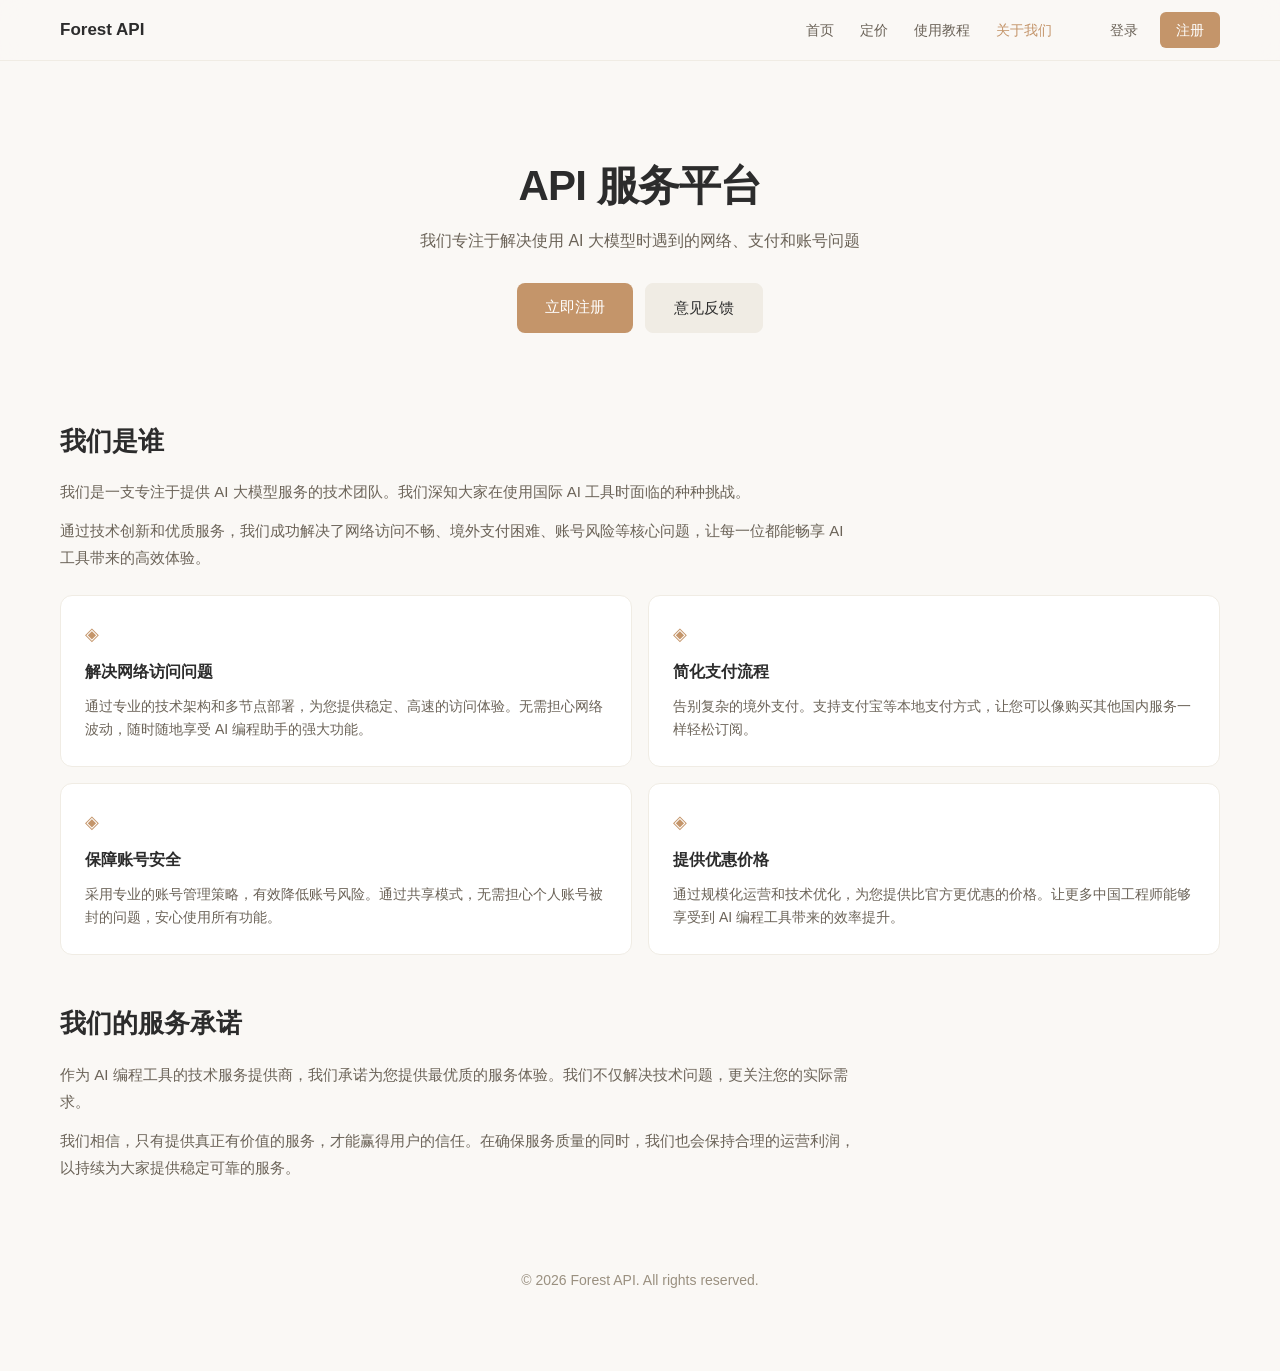
==== custom-homepage/about.html @ 6e3a4c59 "feat: add docs and about pages, update pricing subscription plans Co-Authored-By: Claude Opus 4.6 (1" ====
<!DOCTYPE html>
<html lang="zh">
<head>
    <meta charset="UTF-8">
    <meta name="viewport" content="width=device-width, initial-scale=1.0">
    <title>关于我们 - Forest API</title>
    <meta name="description" content="Forest API 是为中国工程师打造的 AI 编程服务平台">
    <link rel="stylesheet" href="style.css">
</head>
<body>
    <nav class="navbar">
        <div class="navbar-inner">
            <a href="/" class="navbar-brand">Forest API</a>
            <div class="navbar-links">
                <a href="/">首页</a>
                <a href="/pricing">定价</a>
                <a href="#">使用教程</a>
                <a href="/about" class="active">关于我们</a>
            </div>
            <div class="navbar-actions">
                <a href="/login" class="btn-nav-login">登录</a>
                <a href="/register" class="btn-nav-register">注册</a>
            </div>
        </div>
    </nav>

    <div class="container">

        <!-- Hero -->
        <section class="about-hero">
            <h1 class="about-hero-title">API 服务平台</h1>
            <p class="about-hero-sub">我们专注于解决使用 AI 大模型时遇到的网络、支付和账号问题</p>
            <div class="about-hero-btns">
                <a href="/register" class="btn btn-primary">立即注册</a>
                <a href="#" class="btn btn-secondary">意见反馈</a>
            </div>
        </section>

        <!-- 我们是谁 -->
        <section class="about-who">
            <h2 class="about-section-title">我们是谁</h2>
            <p class="about-text">我们是一支专注于提供 AI 大模型服务的技术团队。我们深知大家在使用国际 AI 工具时面临的种种挑战。</p>
            <p class="about-text">通过技术创新和优质服务，我们成功解决了网络访问不畅、境外支付困难、账号风险等核心问题，让每一位都能畅享 AI 工具带来的高效体验。</p>

            <div class="about-grid">
                <div class="about-card">
                    <div class="about-card-icon">◈</div>
                    <div class="about-card-title">解决网络访问问题</div>
                    <p class="about-card-text">通过专业的技术架构和多节点部署，为您提供稳定、高速的访问体验。无需担心网络波动，随时随地享受 AI 编程助手的强大功能。</p>
                </div>
                <div class="about-card">
                    <div class="about-card-icon">◈</div>
                    <div class="about-card-title">简化支付流程</div>
                    <p class="about-card-text">告别复杂的境外支付。支持支付宝等本地支付方式，让您可以像购买其他国内服务一样轻松订阅。</p>
                </div>
                <div class="about-card">
                    <div class="about-card-icon">◈</div>
                    <div class="about-card-title">保障账号安全</div>
                    <p class="about-card-text">采用专业的账号管理策略，有效降低账号风险。通过共享模式，无需担心个人账号被封的问题，安心使用所有功能。</p>
                </div>
                <div class="about-card">
                    <div class="about-card-icon">◈</div>
                    <div class="about-card-title">提供优惠价格</div>
                    <p class="about-card-text">通过规模化运营和技术优化，为您提供比官方更优惠的价格。让更多中国工程师能够享受到 AI 编程工具带来的效率提升。</p>
                </div>
            </div>
        </section>

        <!-- 服务承诺 -->
        <section class="about-promise">
            <h2 class="about-section-title">我们的服务承诺</h2>
            <p class="about-text">作为 AI 编程工具的技术服务提供商，我们承诺为您提供最优质的服务体验。我们不仅解决技术问题，更关注您的实际需求。</p>
            <p class="about-text">我们相信，只有提供真正有价值的服务，才能赢得用户的信任。在确保服务质量的同时，我们也会保持合理的运营利润，以持续为大家提供稳定可靠的服务。</p>
        </section>

        <footer class="footer">
            <p>&copy; 2026 Forest API. All rights reserved.</p>
        </footer>
    </div>
</body>
</html>
---- custom-homepage/style.css ----
/* derouter.ai 风格配色 */
:root {
    --bg-primary: #faf8f5;
    --bg-card: #ffffff;
    --bg-code: #f0ece4;
    --accent: #c4956a;
    --accent-light: rgba(196, 149, 106, 0.1);
    --text-primary: #2c2c2c;
    --text-muted: #6b6358;
    --text-dim: #9a9080;
    --border: #f0ece4;
}

* {
    margin: 0;
    padding: 0;
    box-sizing: border-box;
}

body {
    font-family: -apple-system, BlinkMacSystemFont, 'Segoe UI', 'Helvetica Neue', Arial, sans-serif;
    background: var(--bg-primary);
    color: var(--text-primary);
    line-height: 1.6;
}

.container {
    max-width: 1200px;
    margin: 0 auto;
    padding: 40px 20px;
}

/* Navbar */
.navbar {
    position: sticky;
    top: 0;
    z-index: 100;
    background: rgba(250, 248, 245, 0.88);
    backdrop-filter: blur(12px);
    border-bottom: 1px solid var(--border);
}

.navbar-inner {
    max-width: 1200px;
    margin: 0 auto;
    padding: 0 20px;
    height: 60px;
    display: flex;
    align-items: center;
    gap: 24px;
}

.navbar-brand {
    font-size: 17px;
    font-weight: 700;
    color: var(--text-primary);
    text-decoration: none;
    flex-shrink: 0;
}

.navbar-links {
    display: flex;
    align-items: center;
    gap: 2px;
    flex: 1;
    justify-content: flex-end;
    margin-right: 8px;
}

.navbar-links a {
    color: var(--text-muted);
    text-decoration: none;
    font-size: 14px;
    font-weight: 500;
    padding: 6px 12px;
    border-radius: 6px;
    transition: all 0.2s;
}

.navbar-links a:hover {
    color: var(--text-primary);
    background: var(--accent-light);
}

.navbar-actions {
    display: flex;
    align-items: center;
    gap: 8px;
    flex-shrink: 0;
}

.btn-nav-login {
    padding: 7px 14px;
    border-radius: 6px;
    font-size: 14px;
    font-weight: 500;
    color: var(--text-muted);
    text-decoration: none;
    transition: color 0.2s;
}

.btn-nav-login:hover {
    color: var(--text-primary);
}

.btn-nav-register {
    padding: 7px 16px;
    border-radius: 6px;
    font-size: 14px;
    font-weight: 500;
    background: var(--accent);
    color: #fff;
    text-decoration: none;
    transition: opacity 0.2s;
}

.btn-nav-register:hover {
    opacity: 0.88;
}

@media (max-width: 640px) {
    .navbar-links {
        display: none;
    }
}

/* Hero Section */
.hero {
    text-align: center;
    padding: 60px 20px;
}

.badge {
    display: inline-flex;
    align-items: center;
    gap: 8px;
    padding: 8px 16px;
    border-radius: 100px;
    border: 1px solid var(--border);
    background: var(--accent-light);
    font-size: 13px;
    color: var(--accent);
    font-weight: 500;
    margin-bottom: 24px;
}

.badge-dot {
    width: 6px;
    height: 6px;
    border-radius: 50%;
    background: var(--accent);
}

.hero-title {
    font-size: 52px;
    font-weight: 800;
    line-height: 1.1;
    letter-spacing: -0.03em;
    margin-bottom: 16px;
    color: var(--text-primary);
}

.hero-subtitle {
    font-size: 18px;
    color: var(--text-muted);
    max-width: 600px;
    margin: 0 auto 32px;
    line-height: 1.6;
}

.hero-buttons {
    display: flex;
    gap: 12px;
    justify-content: center;
    flex-wrap: wrap;
}

.btn {
    display: inline-block;
    padding: 12px 28px;
    border-radius: 8px;
    font-size: 15px;
    font-weight: 500;
    text-decoration: none;
    transition: all 0.3s;
}

.btn-primary {
    background: var(--accent);
    color: #fff;
    border: none;
}

.btn-primary:hover {
    opacity: 0.9;
    transform: translateY(-1px);
}

.btn-secondary {
    background: var(--bg-code);
    color: var(--text-primary);
    border: 1px solid var(--border);
}

.btn-secondary:hover {
    background: var(--bg-card);
}

/* Features Grid */
.features {
    display: grid;
    grid-template-columns: repeat(auto-fit, minmax(280px, 1fr));
    gap: 20px;
    margin: 40px 0;
}

.feature-card {
    background: var(--bg-card);
    border: 1px solid var(--border);
    border-radius: 12px;
    padding: 24px;
    transition: all 0.3s;
}

.feature-card:hover {
    box-shadow: 0 4px 12px rgba(196, 149, 106, 0.1);
}

.feature-label {
    font-size: 11px;
    font-weight: 600;
    text-transform: uppercase;
    letter-spacing: 0.08em;
    color: var(--accent);
    margin-bottom: 12px;
}

.feature-title {
    font-size: 20px;
    font-weight: 700;
    color: var(--text-primary);
    margin-bottom: 12px;
}

.feature-desc {
    font-size: 14px;
    color: var(--text-muted);
    line-height: 1.5;
}

/* Terminal */
.terminal {
    background: var(--bg-code);
    border: 1px solid var(--border);
    border-radius: 10px;
    margin-top: 16px;
    overflow: hidden;
}

.terminal-header {
    display: flex;
    gap: 6px;
    padding: 10px 14px;
    border-bottom: 1px solid var(--border);
}

.terminal-dot {
    width: 8px;
    height: 8px;
    border-radius: 50%;
}

.terminal-dot.red { background: #ef4444; }
.terminal-dot.yellow { background: #eab308; }
.terminal-dot.green { background: #22c55e; }

.terminal-body {
    padding: 14px;
    font-family: 'Courier New', monospace;
    font-size: 12px;
    line-height: 1.8;
    color: var(--text-dim);
}

.prompt { color: var(--accent); }
.cmd { color: var(--text-dim); }
.url { color: var(--accent); }
.string { color: var(--accent); }
.json { color: var(--text-muted); }
.success { color: #22c55e; margin-top: 8px; }

/* Metric */
.metric {
    display: flex;
    align-items: baseline;
    gap: 8px;
    margin: 16px 0;
}

.metric-value {
    font-family: 'Courier New', monospace;
    font-size: 56px;
    font-weight: 800;
    color: var(--accent);
    line-height: 1;
}

.metric-unit {
    font-size: 20px;
    color: var(--text-dim);
    font-weight: 500;
}

/* Code Example */
.code-example {
    font-family: 'Courier New', monospace;
    font-size: 13px;
    margin-top: 16px;
}

.code-line {
    padding: 4px 0;
}

.code-line.old {
    color: #ef4444;
    text-decoration: line-through;
    opacity: 0.5;
}

.code-line.new {
    color: #22c55e;
}

/* Price */
.price {
    display: flex;
    align-items: center;
    gap: 12px;
    margin: 16px 0;
}

.price-value {
    font-family: 'Courier New', monospace;
    font-size: 36px;
    font-weight: 800;
    color: var(--accent);
}

.price-desc {
    font-size: 13px;
    color: var(--text-muted);
    line-height: 1.5;
}

.feature-link {
    display: inline-flex;
    align-items: center;
    gap: 4px;
    margin-top: 12px;
    color: var(--accent);
    font-size: 13px;
    font-weight: 500;
    text-decoration: none;
}

.feature-link:hover {
    opacity: 0.8;
}

/* Providers */
.providers {
    background: var(--bg-card);
    border: 1px solid var(--border);
    border-radius: 12px;
    padding: 32px;
    margin: 40px 0;
}

.provider-list {
    display: flex;
    flex-wrap: wrap;
    gap: 8px;
    margin-top: 16px;
}

.provider-tag {
    display: inline-flex;
    align-items: center;
    padding: 8px 14px;
    border-radius: 8px;
    background: var(--accent-light);
    border: 1px solid var(--border);
    font-size: 12px;
    color: var(--text-muted);
    font-weight: 500;
}

.provider-tag.more {
    color: var(--accent);
}

/* Active nav link */
.navbar-links a.active {
    color: var(--accent);
}

/* Pricing nav buttons */
.pricing-nav {
    display: flex;
    gap: 12px;
    justify-content: center;
    margin-top: 24px;
}

.pricing-nav-btn {
    padding: 10px 28px;
    border-radius: 8px;
    font-size: 15px;
    font-weight: 600;
    text-decoration: none;
    border: 1px solid var(--border);
    color: var(--text-muted);
    background: var(--bg-card);
    transition: all 0.2s;
}

.pricing-nav-btn:hover,
.pricing-nav-btn.active {
    background: var(--accent);
    color: #fff;
    border-color: var(--accent);
}

/* ===== Pricing Page ===== */
.pricing-header {
    text-align: center;
    padding: 50px 20px 30px;
}

.pricing-title {
    font-size: 40px;
    font-weight: 800;
    color: var(--text-primary);
    margin-bottom: 12px;
}

.pricing-subtitle {
    font-size: 16px;
    color: var(--text-muted);
}

/* Pricing grid */
.pricing-grid {
    display: grid;
    grid-template-columns: repeat(3, 1fr);
    gap: 20px;
    margin: 20px 0;
}

.pricing-grid-2 {
    grid-template-columns: repeat(2, 1fr);
}

.pricing-card {
    background: var(--bg-card);
    border: 1px solid var(--border);
    border-radius: 14px;
    padding: 28px;
    position: relative;
    transition: box-shadow 0.3s;
}

.pricing-card:hover {
    box-shadow: 0 6px 20px rgba(196, 149, 106, 0.1);
}

.pricing-card.recommended {
    border: 2px solid var(--accent);
}

.pricing-card.featured {
    border: 2px solid #e07a3a;
}

.pricing-card.enterprise {
    border: 1px solid var(--accent);
    background: var(--accent-light);
}

/* Badge */
.plan-badge {
    position: absolute;
    top: -1px;
    right: 20px;
    background: var(--accent);
    color: #fff;
    font-size: 11px;
    font-weight: 600;
    padding: 4px 12px;
    border-radius: 0 0 6px 6px;
}

.plan-badge-dark {
    background: #e07a3a;
}

/* Plan name & price */
.plan-name {
    font-size: 14px;
    font-weight: 700;
    color: var(--text-primary);
    letter-spacing: 0.05em;
    margin-bottom: 4px;
}

.plan-name.accent {
    color: var(--accent);
}

.plan-name.accent-dark {
    color: #e07a3a;
}

.plan-name-lg {
    font-size: 26px;
    font-weight: 800;
    color: var(--text-primary);
    margin-bottom: 16px;
}

.plan-label {
    font-size: 12px;
    font-weight: 600;
    text-transform: uppercase;
    letter-spacing: 0.08em;
    color: var(--text-dim);
    margin-bottom: 4px;
}

.plan-price {
    font-size: 42px;
    font-weight: 800;
    color: var(--text-primary);
    margin-bottom: 20px;
    line-height: 1.1;
}

.plan-period {
    font-size: 16px;
    font-weight: 500;
    color: var(--text-muted);
}

/* Features list */
.plan-features {
    list-style: none;
    padding: 0;
    margin: 0 0 24px;
}

.plan-features li {
    font-size: 14px;
    color: var(--text-muted);
    padding: 6px 0;
    padding-left: 24px;
    position: relative;
    line-height: 1.5;
}

.plan-features li::before {
    content: "✓";
    position: absolute;
    left: 0;
    color: var(--accent);
    font-weight: 700;
}

.plan-features li strong {
    color: var(--text-primary);
}

.plan-features li.highlight {
    color: #e07a3a;
    font-weight: 600;
}

/* Buttons */
.plan-btn {
    display: block;
    width: 100%;
    text-align: center;
    padding: 12px 0;
    border-radius: 8px;
    font-size: 15px;
    font-weight: 600;
    text-decoration: none;
    transition: all 0.2s;
    cursor: pointer;
}

.plan-btn-outline {
    border: 1px solid var(--border);
    color: var(--text-primary);
    background: var(--bg-card);
}

.plan-btn-outline:hover {
    border-color: var(--accent);
    color: var(--accent);
}

.plan-btn-filled {
    background: var(--accent);
    color: #fff;
    border: none;
}

.plan-btn-filled:hover {
    opacity: 0.9;
    transform: translateY(-1px);
}

.plan-btn-gradient {
    background: linear-gradient(135deg, var(--accent), #e07a3a);
    color: #fff;
    border: none;
}

.plan-btn-gradient:hover {
    opacity: 0.9;
    transform: translateY(-1px);
}

.plan-btn-dark {
    background: var(--text-primary);
    color: #fff;
    border: none;
}

.plan-btn-dark:hover {
    opacity: 0.85;
}

/* Pricing note */
.pricing-note {
    text-align: center;
    padding: 30px 0;
    color: var(--text-dim);
    font-size: 14px;
}

.pricing-note p {
    margin: 4px 0;
}

.pricing-note a {
    color: var(--accent);
    text-decoration: none;
}

.pricing-note a:hover {
    text-decoration: underline;
}

/* FAQ */
.faq-grid {
    display: grid;
    grid-template-columns: repeat(2, 1fr);
    gap: 16px;
    margin: 20px 0 40px;
}

.faq-card {
    background: var(--bg-card);
    border: 1px solid var(--border);
    border-radius: 12px;
    padding: 24px;
}

.faq-question {
    font-size: 16px;
    font-weight: 700;
    color: var(--text-primary);
    margin-bottom: 12px;
}

.faq-answer {
    font-size: 14px;
    color: var(--text-muted);
    line-height: 1.7;
}

/* Pricing responsive */
@media (max-width: 768px) {
    .pricing-title {
        font-size: 28px;
    }

    .pricing-grid {
        grid-template-columns: 1fr;
    }

    .pricing-grid-2 {
        grid-template-columns: 1fr;
    }

    .faq-grid {
        grid-template-columns: 1fr;
    }
}

/* Docs Page */
.docs-layout {
    display: flex;
    min-height: calc(100vh - 60px);
    max-width: 1200px;
    margin: 0 auto;
    padding: 0 20px;
}

.docs-sidebar {
    width: 240px;
    flex-shrink: 0;
    padding: 32px 0;
    border-right: 1px solid var(--border);
}

.docs-nav-home {
    display: block;
    font-size: 14px;
    font-weight: 600;
    color: var(--text-primary);
    text-decoration: none;
    padding: 6px 0;
    margin-bottom: 16px;
}

.docs-nav-group {
    margin-bottom: 20px;
}

.docs-nav-group-title {
    font-size: 11px;
    font-weight: 700;
    text-transform: uppercase;
    letter-spacing: 0.08em;
    color: var(--text-dim);
    margin-bottom: 6px;
}

.docs-nav-link {
    display: block;
    font-size: 13px;
    color: var(--text-muted);
    text-decoration: none;
    padding: 5px 0 5px 12px;
    border-left: 2px solid transparent;
    transition: all 0.15s;
    line-height: 1.4;
}

.docs-nav-link:hover {
    color: var(--accent);
    border-left-color: var(--accent);
}

.docs-main {
    flex: 1;
    padding: 32px 0 60px 48px;
    min-width: 0;
}

.docs-hero {
    margin-bottom: 40px;
}

.docs-hero-title {
    font-size: 32px;
    font-weight: 800;
    color: var(--text-primary);
    margin-bottom: 10px;
}

.docs-hero-sub {
    font-size: 15px;
    color: var(--text-muted);
    line-height: 1.7;
}

.docs-section {
    margin-bottom: 48px;
}

.docs-section-title {
    font-size: 20px;
    font-weight: 700;
    color: var(--text-primary);
    margin-bottom: 16px;
    padding-bottom: 8px;
    border-bottom: 1px solid var(--border);
}

.docs-grid {
    display: grid;
    grid-template-columns: repeat(2, 1fr);
    gap: 14px;
}

.docs-grid-1 {
    grid-template-columns: 1fr;
}

.docs-card {
    display: block;
    background: var(--bg-card);
    border: 1px solid var(--border);
    border-radius: 10px;
    padding: 20px;
    text-decoration: none;
    transition: all 0.2s;
}

.docs-card:hover {
    border-color: var(--accent);
    box-shadow: 0 2px 8px rgba(196, 149, 106, 0.1);
}

.docs-card-title {
    font-size: 14px;
    font-weight: 700;
    color: var(--text-primary);
    margin-bottom: 8px;
    line-height: 1.4;
}

.docs-card-desc {
    font-size: 13px;
    color: var(--text-muted);
    line-height: 1.6;
    margin-bottom: 12px;
}

.docs-card-link {
    font-size: 13px;
    color: var(--accent);
    font-weight: 500;
}

@media (max-width: 768px) {
    .docs-sidebar { display: none; }
    .docs-main { padding-left: 0; }
    .docs-grid { grid-template-columns: 1fr; }
}

/* About Page */
.about-hero {
    text-align: center;
    padding: 60px 20px 40px;
}

.about-hero-title {
    font-size: 42px;
    font-weight: 800;
    line-height: 1.2;
    letter-spacing: -0.02em;
    color: var(--text-primary);
    margin-bottom: 16px;
}

.about-hero-sub {
    font-size: 16px;
    color: var(--text-muted);
    line-height: 1.7;
    margin-bottom: 28px;
}

.about-hero-btns {
    display: flex;
    gap: 12px;
    justify-content: center;
}

.about-who,
.about-promise {
    margin: 48px 0;
}

.about-section-title {
    font-size: 26px;
    font-weight: 800;
    color: var(--text-primary);
    margin-bottom: 16px;
}

.about-text {
    font-size: 15px;
    color: var(--text-muted);
    line-height: 1.8;
    margin-bottom: 12px;
    max-width: 800px;
}

.about-grid {
    display: grid;
    grid-template-columns: repeat(2, 1fr);
    gap: 16px;
    margin-top: 24px;
}

.about-card {
    background: var(--bg-card);
    border: 1px solid var(--border);
    border-radius: 12px;
    padding: 24px;
    transition: box-shadow 0.3s;
}

.about-card:hover {
    box-shadow: 0 4px 12px rgba(196, 149, 106, 0.1);
}

.about-card-icon {
    font-size: 18px;
    color: var(--accent);
    margin-bottom: 10px;
}

.about-card-title {
    font-size: 16px;
    font-weight: 700;
    color: var(--text-primary);
    margin-bottom: 10px;
}

.about-card-text {
    font-size: 14px;
    color: var(--text-muted);
    line-height: 1.7;
}

@media (max-width: 640px) {
    .about-hero-title { font-size: 28px; }
    .about-grid { grid-template-columns: 1fr; }
}

/* Footer */
.footer {
    text-align: center;
    padding: 40px 20px;
    color: var(--text-dim);
    font-size: 14px;
}

/* Responsive */
@media (max-width: 768px) {
    .hero-title {
        font-size: 36px;
    }

    .hero-subtitle {
        font-size: 15px;
    }

    .features {
        grid-template-columns: 1fr;
    }

    .metric-value {
        font-size: 42px;
    }
}
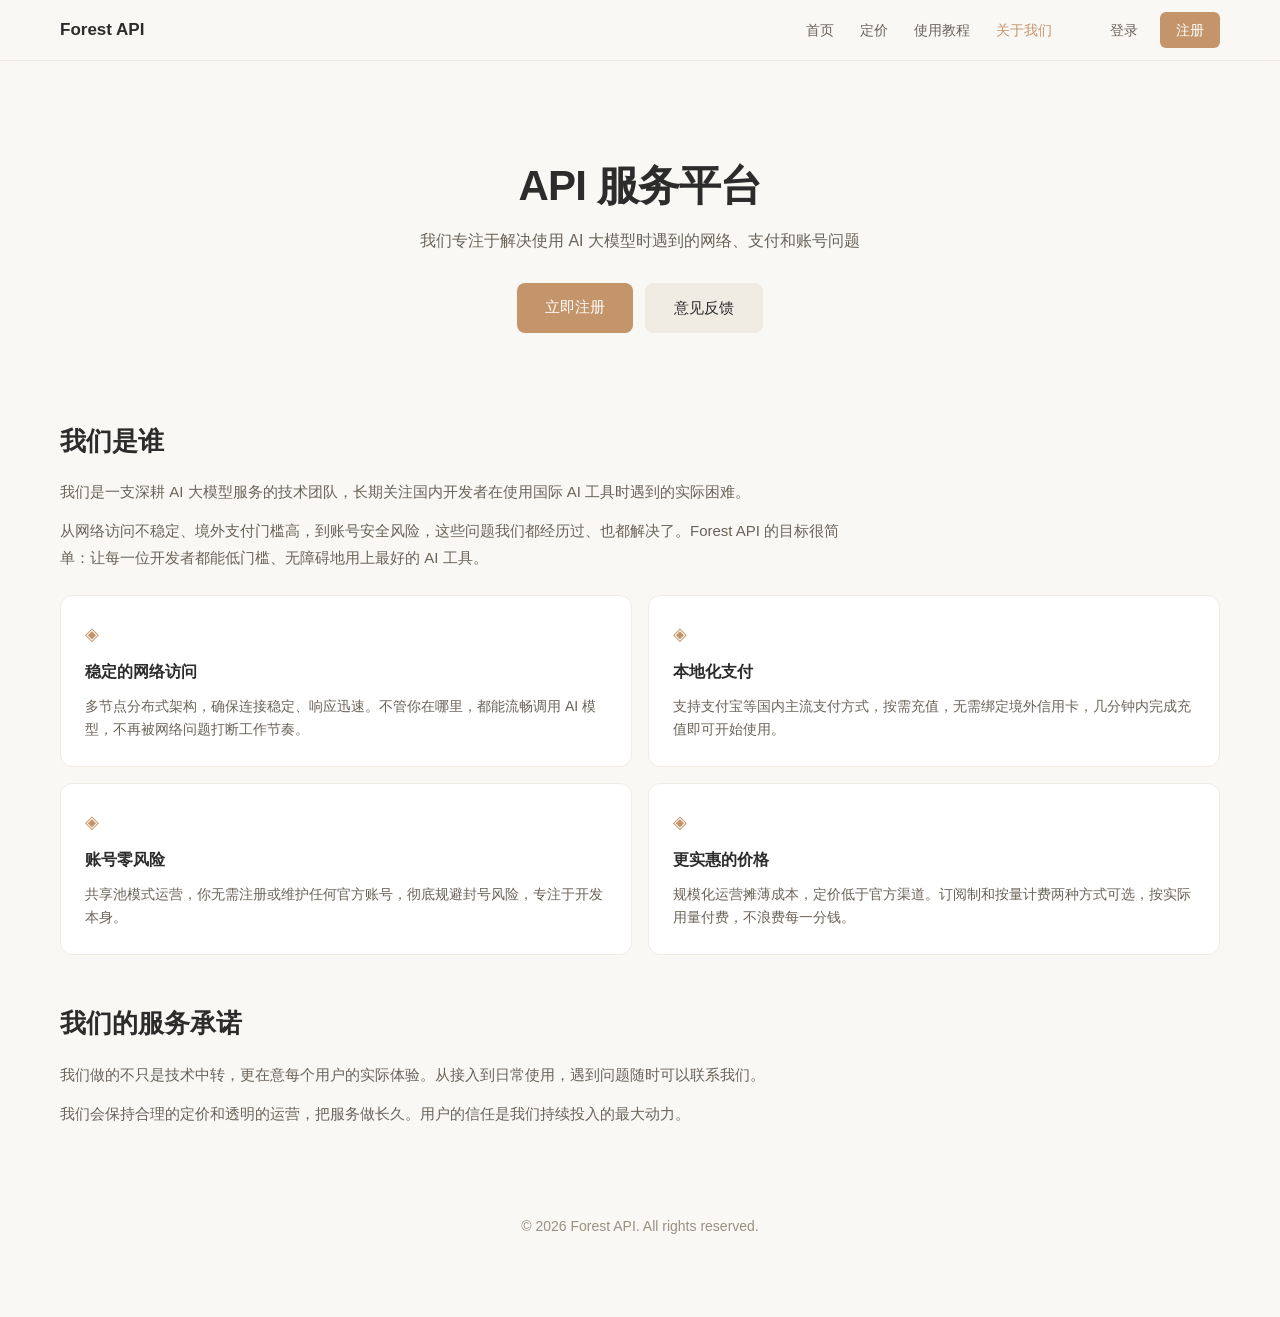
==== commit 869d36a9: "feat: rewrite about page copy for better tone and clarity Co-Authored-By: Claude Sonnet 4.6 <noreply" ====
--- a/custom-homepage/about.html
+++ b/custom-homepage/about.html
@@ -14,7 +14,7 @@
             <div class="navbar-links">
                 <a href="/">首页</a>
                 <a href="/pricing">定价</a>
-                <a href="#">使用教程</a>
+                <a href="/docs">使用教程</a>
                 <a href="/about" class="active">关于我们</a>
             </div>
             <div class="navbar-actions">
@@ -39,29 +39,29 @@
         <!-- 我们是谁 -->
         <section class="about-who">
             <h2 class="about-section-title">我们是谁</h2>
-            <p class="about-text">我们是一支专注于提供 AI 大模型服务的技术团队。我们深知大家在使用国际 AI 工具时面临的种种挑战。</p>
-            <p class="about-text">通过技术创新和优质服务，我们成功解决了网络访问不畅、境外支付困难、账号风险等核心问题，让每一位都能畅享 AI 工具带来的高效体验。</p>
+            <p class="about-text">我们是一支深耕 AI 大模型服务的技术团队，长期关注国内开发者在使用国际 AI 工具时遇到的实际困难。</p>
+            <p class="about-text">从网络访问不稳定、境外支付门槛高，到账号安全风险，这些问题我们都经历过、也都解决了。Forest API 的目标很简单：让每一位开发者都能低门槛、无障碍地用上最好的 AI 工具。</p>
 
             <div class="about-grid">
                 <div class="about-card">
                     <div class="about-card-icon">◈</div>
-                    <div class="about-card-title">解决网络访问问题</div>
-                    <p class="about-card-text">通过专业的技术架构和多节点部署，为您提供稳定、高速的访问体验。无需担心网络波动，随时随地享受 AI 编程助手的强大功能。</p>
+                    <div class="about-card-title">稳定的网络访问</div>
+                    <p class="about-card-text">多节点分布式架构，确保连接稳定、响应迅速。不管你在哪里，都能流畅调用 AI 模型，不再被网络问题打断工作节奏。</p>
                 </div>
                 <div class="about-card">
                     <div class="about-card-icon">◈</div>
-                    <div class="about-card-title">简化支付流程</div>
-                    <p class="about-card-text">告别复杂的境外支付。支持支付宝等本地支付方式，让您可以像购买其他国内服务一样轻松订阅。</p>
+                    <div class="about-card-title">本地化支付</div>
+                    <p class="about-card-text">支持支付宝等国内主流支付方式，按需充值，无需绑定境外信用卡，几分钟内完成充值即可开始使用。</p>
                 </div>
                 <div class="about-card">
                     <div class="about-card-icon">◈</div>
-                    <div class="about-card-title">保障账号安全</div>
-                    <p class="about-card-text">采用专业的账号管理策略，有效降低账号风险。通过共享模式，无需担心个人账号被封的问题，安心使用所有功能。</p>
+                    <div class="about-card-title">账号零风险</div>
+                    <p class="about-card-text">共享池模式运营，你无需注册或维护任何官方账号，彻底规避封号风险，专注于开发本身。</p>
                 </div>
                 <div class="about-card">
                     <div class="about-card-icon">◈</div>
-                    <div class="about-card-title">提供优惠价格</div>
-                    <p class="about-card-text">通过规模化运营和技术优化，为您提供比官方更优惠的价格。让更多中国工程师能够享受到 AI 编程工具带来的效率提升。</p>
+                    <div class="about-card-title">更实惠的价格</div>
+                    <p class="about-card-text">规模化运营摊薄成本，定价低于官方渠道。订阅制和按量计费两种方式可选，按实际用量付费，不浪费每一分钱。</p>
                 </div>
             </div>
         </section>
@@ -69,8 +69,8 @@
         <!-- 服务承诺 -->
         <section class="about-promise">
             <h2 class="about-section-title">我们的服务承诺</h2>
-            <p class="about-text">作为 AI 编程工具的技术服务提供商，我们承诺为您提供最优质的服务体验。我们不仅解决技术问题，更关注您的实际需求。</p>
-            <p class="about-text">我们相信，只有提供真正有价值的服务，才能赢得用户的信任。在确保服务质量的同时，我们也会保持合理的运营利润，以持续为大家提供稳定可靠的服务。</p>
+            <p class="about-text">我们做的不只是技术中转，更在意每个用户的实际体验。从接入到日常使用，遇到问题随时可以联系我们。</p>
+            <p class="about-text">我们会保持合理的定价和透明的运营，把服务做长久。用户的信任是我们持续投入的最大动力。</p>
         </section>
 
         <footer class="footer">
--- a/custom-homepage/style.css
+++ b/custom-homepage/style.css
@@ -710,6 +710,181 @@
     }
 }
 
+/* Doc Article Page */
+.doc-layout {
+    display: flex;
+    max-width: 1200px;
+    margin: 0 auto;
+    padding: 0 20px;
+    min-height: calc(100vh - 60px);
+}
+
+.doc-main {
+    flex: 1;
+    padding: 32px 48px 80px;
+    min-width: 0;
+    max-width: 760px;
+}
+
+.doc-toc {
+    width: 200px;
+    flex-shrink: 0;
+    padding: 32px 0 32px 24px;
+    position: sticky;
+    top: 80px;
+    align-self: flex-start;
+}
+
+.doc-toc-title {
+    font-size: 11px;
+    font-weight: 700;
+    text-transform: uppercase;
+    letter-spacing: 0.08em;
+    color: var(--text-dim);
+    margin-bottom: 10px;
+}
+
+.doc-toc-link {
+    display: block;
+    font-size: 13px;
+    color: var(--text-muted);
+    text-decoration: none;
+    padding: 4px 0;
+    border-left: 2px solid transparent;
+    padding-left: 10px;
+    transition: all 0.15s;
+    line-height: 1.4;
+}
+
+.doc-toc-link:hover {
+    color: var(--accent);
+    border-left-color: var(--accent);
+}
+
+.doc-breadcrumb {
+    font-size: 13px;
+    color: var(--text-dim);
+    margin-bottom: 24px;
+    display: flex;
+    align-items: center;
+    gap: 6px;
+}
+
+.doc-breadcrumb a {
+    color: var(--text-dim);
+    text-decoration: none;
+}
+
+.doc-breadcrumb a:hover { color: var(--accent); }
+
+.doc-title {
+    font-size: 32px;
+    font-weight: 800;
+    color: var(--text-primary);
+    margin-bottom: 12px;
+    line-height: 1.2;
+}
+
+.doc-lead {
+    font-size: 16px;
+    color: var(--text-muted);
+    line-height: 1.7;
+    margin-bottom: 8px;
+}
+
+.doc-note {
+    font-size: 14px;
+    color: var(--text-muted);
+    background: var(--accent-light);
+    border-left: 3px solid var(--accent);
+    border-radius: 0 6px 6px 0;
+    padding: 12px 16px;
+    margin: 16px 0 32px;
+    line-height: 1.6;
+}
+
+.doc-h2 {
+    font-size: 22px;
+    font-weight: 700;
+    color: var(--text-primary);
+    margin: 40px 0 16px;
+    padding-top: 8px;
+    border-top: 1px solid var(--border);
+}
+
+.doc-h3 {
+    font-size: 16px;
+    font-weight: 700;
+    color: var(--text-primary);
+    margin: 24px 0 10px;
+}
+
+.doc-p {
+    font-size: 14px;
+    color: var(--text-muted);
+    line-height: 1.8;
+    margin-bottom: 12px;
+}
+
+.doc-p a {
+    color: var(--accent);
+    text-decoration: none;
+}
+
+.doc-p a:hover { text-decoration: underline; }
+
+.doc-code {
+    background: var(--bg-code);
+    border: 1px solid var(--border);
+    border-radius: 8px;
+    padding: 16px;
+    margin: 12px 0 20px;
+    font-family: 'Courier New', monospace;
+    font-size: 13px;
+    color: var(--text-primary);
+    line-height: 1.7;
+    overflow-x: auto;
+    white-space: pre;
+}
+
+.doc-next {
+    margin-top: 48px;
+    padding-top: 24px;
+    border-top: 1px solid var(--border);
+}
+
+.doc-next-title {
+    font-size: 13px;
+    font-weight: 600;
+    text-transform: uppercase;
+    letter-spacing: 0.06em;
+    color: var(--text-dim);
+    margin-bottom: 12px;
+}
+
+.doc-next-links {
+    display: flex;
+    flex-direction: column;
+    gap: 8px;
+}
+
+.doc-next-link {
+    display: inline-flex;
+    align-items: center;
+    gap: 6px;
+    font-size: 14px;
+    color: var(--accent);
+    text-decoration: none;
+    font-weight: 500;
+}
+
+.doc-next-link:hover { text-decoration: underline; }
+
+@media (max-width: 900px) {
+    .doc-toc { display: none; }
+    .doc-main { padding: 24px 0 60px; }
+}
+
 /* Docs Page */
 .docs-layout {
     display: flex;
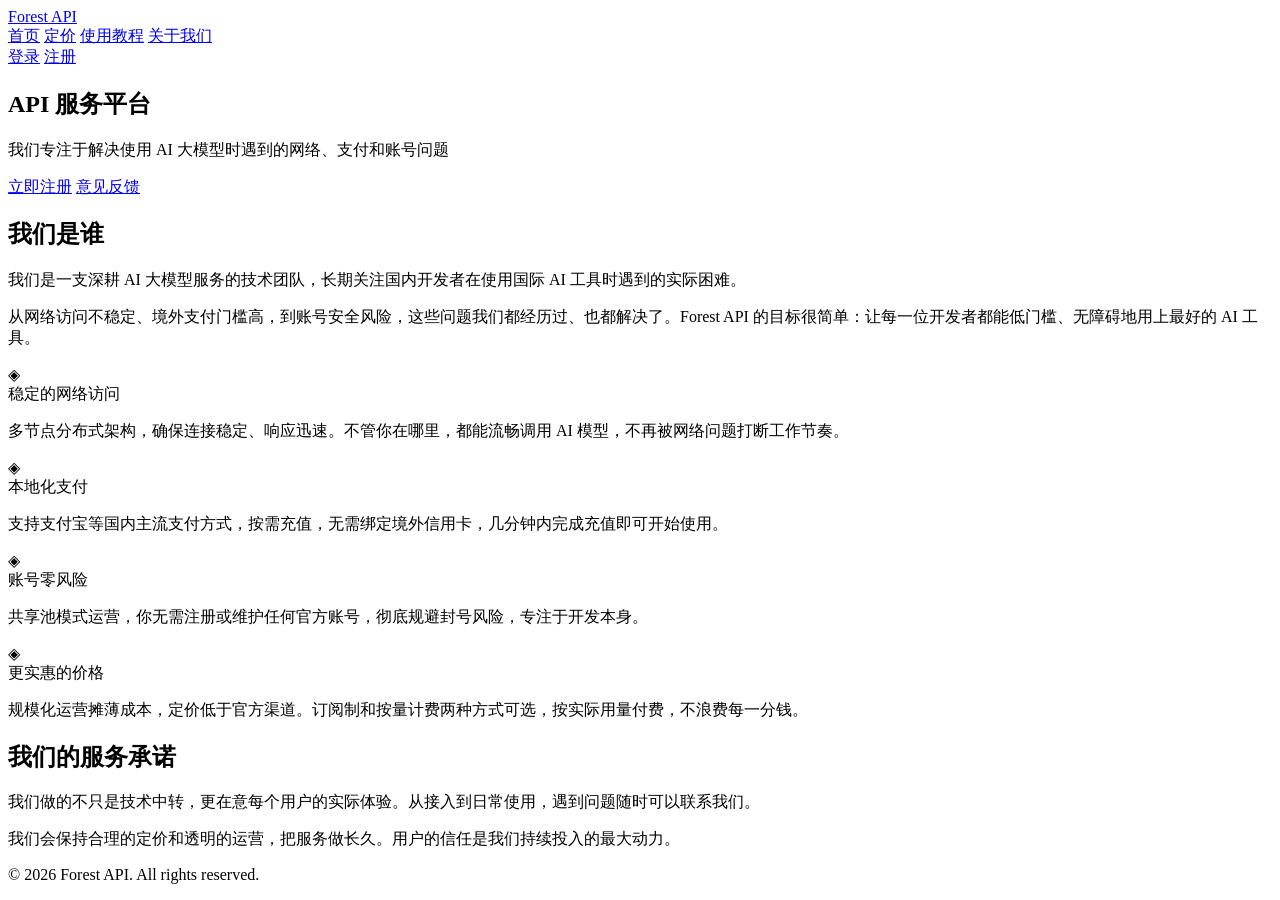
==== commit b4f71ba6: "fix: 修复 /docs 和 /about 页面 CSS 丢失，兼容 docker-compose 命令 - nginx 新增 /custom/ location 提供自定义页面静态资源 - abo" ====
--- a/custom-homepage/about.html
+++ b/custom-homepage/about.html
@@ -5,7 +5,7 @@
     <meta name="viewport" content="width=device-width, initial-scale=1.0">
     <title>关于我们 - Forest API</title>
     <meta name="description" content="Forest API 是为中国工程师打造的 AI 编程服务平台">
-    <link rel="stylesheet" href="style.css">
+    <link rel="stylesheet" href="/custom/style.css">
 </head>
 <body>
     <nav class="navbar">
